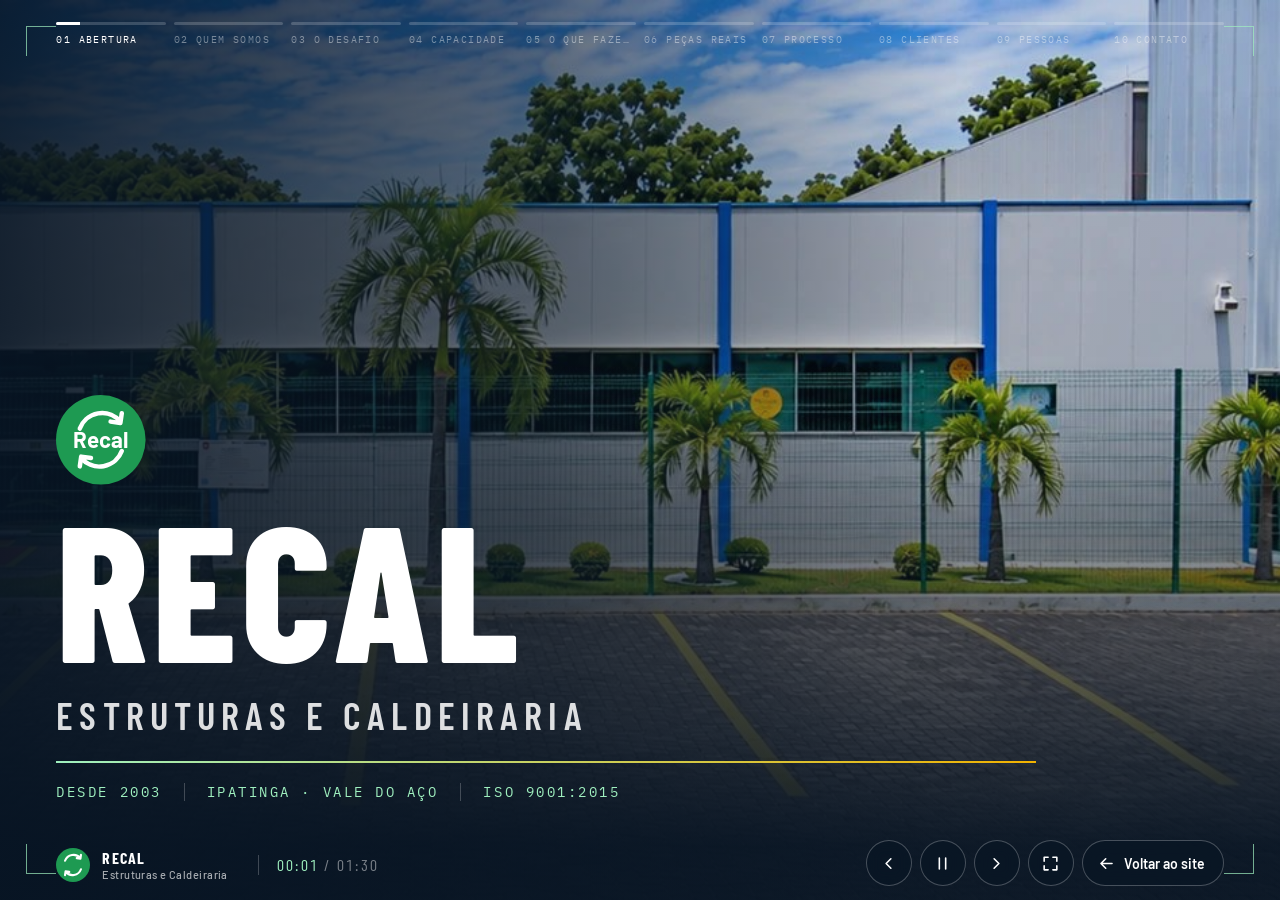
==== apresentacao.html @ b76c3261 "Site institucional da Recal Estruturas e Caldeiraria Paginas, apresentacao Recal em 90 segundos, ima" ====
<!DOCTYPE html>
<html lang="pt-BR">
<head>
<meta charset="UTF-8">
<meta name="viewport" content="width=device-width, initial-scale=1.0, viewport-fit=cover">
<meta name="theme-color" content="#071423">
<meta name="color-scheme" content="dark">
<title>Recal em 90 segundos · Apresentação</title>
<link rel="preconnect" href="https://fonts.googleapis.com">
<link rel="preconnect" href="https://fonts.gstatic.com" crossorigin>
<link href="https://fonts.googleapis.com/css2?family=Barlow:wght@400;500;600;700&family=Barlow+Condensed:wght@500;600;700;800&family=IBM+Plex+Mono:wght@400;500&display=swap" rel="stylesheet">
<link rel="preload" as="image" href="img/fachada-recal.jpg?v=2">
<style>
/* =====================================================================
   RECAL EM 90 SEGUNDOS · proposta v2 · linguagem "Aço e precisão" (DESIGN.md)
   navy profundo + papel/cinza do site · verde para ação · menta só no escuro
   ===================================================================== */
:root{
  --n9:#071423;--n8:#0b1d33;--n7:#102a47;--paper:#e6e4dd;--ink:#0b1d33;
  --green:#1e9a52;--green-dk:#157a40;--mint:#9ff0bf;--mint-2:#3ee07f;--weld:#f2b200;
  --head:'Barlow Condensed','Arial Narrow',sans-serif;--body:'Barlow',system-ui,sans-serif;--mono:'IBM Plex Mono',ui-monospace,Consolas,monospace;
  --ease:cubic-bezier(.2,.7,.2,1);--pad:clamp(20px,4.4vw,72px);
  --top:clamp(54px,8vh,78px);--bot:clamp(58px,9vh,84px);
}
*{box-sizing:border-box;margin:0}
html,body{height:100%;background:var(--n9);color:#fff;font-family:var(--body);overflow:hidden;-webkit-font-smoothing:antialiased;-webkit-tap-highlight-color:transparent}
body{touch-action:manipulation}
body.idle{cursor:none}
img{display:block;max-width:100%;height:auto}
button{font:inherit;color:inherit}
:focus-visible{outline:2px solid var(--mint);outline-offset:3px}

/* ---------- palco e cenas ---------- */
.deck{position:fixed;inset:0;overflow:hidden;background:var(--n9)}
.sc{position:absolute;inset:0;opacity:0;visibility:hidden;transition:opacity .9s var(--ease),visibility 0s .9s}
.sc.on{opacity:1;visibility:visible;transition:opacity .9s var(--ease)}
.stage{position:absolute;left:var(--pad);right:var(--pad);top:var(--top);bottom:var(--bot);display:flex;flex-direction:column;justify-content:center}

/* entradas (reiniciam a cada cena) */
.in{opacity:0}
.sc.on .in{animation:up .9s var(--ease) both;animation-delay:var(--d,0s)}
@keyframes up{from{opacity:0;transform:translateY(28px)}to{opacity:1;transform:none}}
.sc.on .in--x{animation-name:fromL}
@keyframes fromL{from{opacity:0;transform:translateX(-36px)}to{opacity:1;transform:none}}
.ln{display:block;overflow:hidden;padding-bottom:.07em}
.ln>span{display:block;transform:translateY(110%)}
.sc.on .ln>span{animation:rise 1s var(--ease) both;animation-delay:var(--d,0s)}
@keyframes rise{to{transform:none}}

/* foto de fundo com zoom lento */
.ph{position:absolute;inset:0;overflow:hidden}
.ph img{width:100%;height:100%;object-fit:cover;transform:scale(1.1)}
.sc.on .ph img{animation:drift var(--t,9s) linear forwards}
@keyframes drift{to{transform:scale(1)}}
.ph--dark::after{content:"";position:absolute;inset:0;background:linear-gradient(90deg,rgba(7,20,35,.94) 0%,rgba(7,20,35,.72) 45%,rgba(7,20,35,.25) 100%),linear-gradient(0deg,rgba(7,20,35,.9),transparent 50%)}

/* tipografia comum */
.idx{display:flex;align-items:center;gap:14px;font-family:var(--mono);font-size:clamp(11px,1.05vw,14px);letter-spacing:.22em;text-transform:uppercase;color:var(--mint);margin-bottom:clamp(14px,2.6vh,26px)}
.idx b{font-weight:500;color:#fff}
.idx::after{content:"";width:56px;height:1px;background:currentColor;opacity:.6}
.h{font-family:var(--head);font-weight:800;line-height:.94;letter-spacing:-.012em;font-size:clamp(44px,min(6.6vw,11vh),112px)}
.h em{font-style:normal;color:var(--mint)}
.h--lg{font-size:clamp(52px,min(8.4vw,14vh),148px)}
.lead{font-size:clamp(16px,min(1.55vw,2.7vh),23px);line-height:1.5;color:rgba(255,255,255,.76);max-width:40ch;margin-top:clamp(14px,2.8vh,28px)}
.lead b{color:#fff;font-weight:600}
.src{font-family:var(--mono);font-size:clamp(10px,.85vw,12px);letter-spacing:.14em;text-transform:uppercase;color:rgba(255,255,255,.42)}

/* moldura técnica (cantos em colchete) */
.frame{position:absolute;inset:clamp(14px,2vw,28px);pointer-events:none;z-index:3}
.frame i{position:absolute;width:30px;height:30px;border:1.5px solid rgba(159,240,191,.7)}
.frame i:nth-child(1){left:0;top:0;border-right:0;border-bottom:0}
.frame i:nth-child(2){right:0;top:0;border-left:0;border-bottom:0}
.frame i:nth-child(3){left:0;bottom:0;border-right:0;border-top:0}
.frame i:nth-child(4){right:0;bottom:0;border-left:0;border-top:0}

/* ---------- 01 · abertura ---------- */
.s1 .ph img{object-position:100% 50%}
.s1 .ph::after{content:"";position:absolute;inset:0;background:linear-gradient(90deg,rgba(7,20,35,.92) 0%,rgba(7,20,35,.6) 42%,rgba(7,20,35,.15) 75%),linear-gradient(0deg,rgba(7,20,35,.95) 6%,transparent 60%)}
.s1 .stage{justify-content:flex-end;padding-bottom:2vh}
.s1 .logo{width:clamp(64px,7vw,96px);margin-bottom:2.6vh}
.logo circle{fill:var(--green);transform-origin:center;transform:scale(0)}
.logo .arr{fill:none;stroke:#fff;stroke-width:3.2;stroke-linecap:round;stroke-linejoin:round;stroke-dasharray:60;stroke-dashoffset:60}
.logo text{opacity:0}
.sc.on .logo circle{animation:pop .7s var(--ease) .2s forwards}
.sc.on .logo .arr{animation:dash .9s var(--ease) .7s forwards}
.sc.on .logo text{animation:fade .5s 1.2s forwards}
@keyframes pop{to{transform:scale(1)}}@keyframes dash{to{stroke-dashoffset:0}}@keyframes fade{to{opacity:1}}
.s1 .h{font-size:clamp(84px,min(15vw,24vh),250px);letter-spacing:.02em;line-height:.82}
.s1__sub{font-family:var(--head);font-weight:600;font-size:clamp(22px,min(3vw,5vh),46px);letter-spacing:.16em;text-transform:uppercase;color:rgba(255,255,255,.86);margin-top:1.4vh}
.weld{position:relative;height:2px;margin:2.6vh 0 2.2vh;max-width:min(980px,100%);background:rgba(255,255,255,.12);overflow:hidden}
.weld i{position:absolute;inset:0;width:0;background:linear-gradient(90deg,var(--mint),var(--weld));box-shadow:0 0 16px 3px rgba(242,178,0,.55)}
.sc.on .weld i{animation:weld 1.8s var(--ease) 1.3s forwards}
@keyframes weld{to{width:100%}}
.meta{display:flex;flex-wrap:wrap;gap:10px 0;font-family:var(--mono);font-size:clamp(11px,1.1vw,15px);letter-spacing:.18em;text-transform:uppercase;color:var(--mint)}
.meta span{padding-right:22px;margin-right:22px;border-right:1px solid rgba(255,255,255,.22)}
.meta span:last-child{border:0;margin:0;padding:0}

/* ---------- 02 · manifesto (cinza + azul, igual à primeira tela do site) ---------- */
.s2{display:grid;grid-template-columns:minmax(0,.82fr) minmax(0,1.18fr)}
.s2__l{position:relative;background:var(--paper);padding:calc(var(--top) + 2vh) clamp(20px,3vw,48px) calc(var(--bot) + 2vh) var(--pad);display:flex}
.s2__card{position:relative;flex:1;border-radius:8px;overflow:hidden;box-shadow:0 40px 70px -40px rgba(7,20,35,.55);outline:1px solid rgba(7,20,35,.08)}
.s2__card img{width:100%;height:100%;object-fit:cover;object-position:35% 40%;transform:scale(1.08)}
.sc.on .s2__card img{animation:drift 7s linear forwards}
.tag38{position:absolute;left:18px;bottom:18px;background:var(--n8);color:#fff;padding:14px 18px;border-radius:6px}
.tag38 b{display:block;font-family:var(--head);font-size:clamp(28px,3vw,42px);line-height:1;color:var(--mint)}
.tag38 span{font-size:13px;color:rgba(255,255,255,.75)}
.s2__r{position:relative;background:var(--n9);display:flex;flex-direction:column;justify-content:center;padding:var(--top) var(--pad) var(--bot) clamp(28px,5vw,90px)}
.s2__r .h{font-size:clamp(40px,min(5.2vw,10vh),96px)}
.s2__r .h .ln{white-space:nowrap}
.s2__r .h .ln:nth-child(2){color:var(--mint)}
.pills{display:flex;flex-wrap:wrap;gap:10px;margin-top:clamp(18px,3.4vh,34px)}
.pills span{padding:9px 16px;border:1px solid rgba(255,255,255,.22);border-radius:999px;font-family:var(--mono);font-size:clamp(11px,.95vw,13px);letter-spacing:.14em;text-transform:uppercase;color:rgba(255,255,255,.85)}

/* ---------- 03 · desafio ---------- */
.strike{position:relative;display:inline-block;color:rgba(255,255,255,.55)}
.strike::after{content:"";position:absolute;left:-2%;top:54%;height:.09em;width:0;background:var(--weld);box-shadow:0 0 14px rgba(242,178,0,.6)}
.sc.on .strike::after{animation:strk .55s var(--ease) 1.5s forwards}
@keyframes strk{to{width:104%}}
.ticks{display:flex;flex-wrap:wrap;gap:12px 28px;margin-top:clamp(20px,4vh,40px)}
.ticks span{display:flex;align-items:center;gap:10px;font-family:var(--head);font-weight:700;font-size:clamp(20px,2vw,30px)}
.ticks svg{width:26px;height:26px;fill:none;stroke:var(--mint);stroke-width:2.2;stroke-linecap:round;stroke-linejoin:round}

/* ---------- 04 · capacidade (ficha técnica) ---------- */
.bp{position:absolute;inset:0;background-image:linear-gradient(rgba(159,240,191,.035) 1px,transparent 1px),linear-gradient(90deg,rgba(159,240,191,.035) 1px,transparent 1px);background-size:72px 72px;-webkit-mask-image:radial-gradient(ellipse at 70% 40%,#000,transparent 75%);mask-image:radial-gradient(ellipse at 70% 40%,#000,transparent 75%)}
.head2{display:grid;grid-template-columns:minmax(0,1.1fr) minmax(0,.9fr);gap:4vw;align-items:end}
.head2 .lead{margin:0 0 .4em}
.spec{display:grid;grid-template-columns:repeat(4,minmax(0,1fr));margin-top:clamp(22px,5vh,54px);border-top:1px solid rgba(255,255,255,.18);border-bottom:1px solid rgba(255,255,255,.18)}
.spec>div{position:relative;padding:clamp(18px,3.4vh,34px) clamp(14px,1.8vw,28px);border-left:1px solid rgba(255,255,255,.12)}
.spec>div:first-child{border-left:0;padding-left:0}
.spec>div::before{content:"";position:absolute;left:0;top:-1px;height:2px;width:0;background:var(--mint)}
.sc.on .spec>div::before{animation:bar 1.2s var(--ease) forwards;animation-delay:calc(var(--d,0s) + .3s)}
@keyframes bar{to{width:100%}}
.spec small{display:block;font-family:var(--mono);font-size:clamp(10px,.9vw,12.5px);letter-spacing:.18em;text-transform:uppercase;color:var(--mint)}
.spec b{display:block;margin-top:clamp(10px,2vh,20px);font-family:var(--head);font-weight:800;font-size:clamp(46px,min(6vw,11vh),104px);line-height:.9;font-variant-numeric:tabular-nums;letter-spacing:-.01em}
.spec b u{text-decoration:none;font-size:.4em;color:var(--mint);margin-left:6px;letter-spacing:0}
.spec h3{font-family:var(--head);font-weight:700;font-size:clamp(19px,1.8vw,27px);margin-top:clamp(8px,1.6vh,14px)}
.spec p{font-size:clamp(13px,1.1vw,16px);color:rgba(255,255,255,.62);margin-top:4px;line-height:1.4}
.spec .src{margin-top:0}
.foot-src{margin-top:clamp(12px,2.4vh,22px)}

/* ---------- 05 · serviços ---------- */
.svc{display:grid;grid-template-columns:repeat(4,minmax(0,1fr));gap:clamp(14px,2vw,32px);margin-top:clamp(26px,6vh,64px)}
.svc>div{position:relative;padding-top:clamp(16px,3vh,28px)}
.svc>div::before{content:"";position:absolute;left:0;top:0;height:2px;width:0;background:var(--mint);box-shadow:0 0 10px rgba(159,240,191,.5)}
.sc.on .svc>div::before{animation:bar 1s var(--ease) forwards;animation-delay:calc(var(--d,0s) + .2s)}
.svc>div::after{content:"";position:absolute;left:0;right:0;top:0;height:1px;background:rgba(255,255,255,.16)}
.svc i{display:block;font-style:normal;font-family:var(--head);font-weight:800;font-size:clamp(54px,min(6vw,10vh),100px);line-height:.85;color:transparent;-webkit-text-stroke:1.5px rgba(159,240,191,.75)}
.svc h3{font-family:var(--head);font-weight:700;font-size:clamp(24px,min(2.4vw,4.4vh),38px);line-height:1.02;margin-top:clamp(12px,2.4vh,24px)}
.svc p{margin-top:clamp(8px,1.4vh,12px);font-size:clamp(13px,1.15vw,17px);line-height:1.45;color:rgba(255,255,255,.66)}
.svc ul{list-style:none;padding:0;margin-top:clamp(10px,2vh,18px);display:grid;gap:6px;font-family:var(--mono);font-size:clamp(10px,.85vw,12px);letter-spacing:.12em;text-transform:uppercase;color:var(--mint)}

/* ---------- 06 · peças (duas por tela) ---------- */
.s6 .stage{justify-content:flex-start}
.pg-head{display:flex;justify-content:space-between;align-items:flex-end;gap:24px}
.pg-head .idx{margin-bottom:clamp(10px,1.8vh,18px)}
.pg-head .h{font-size:clamp(34px,min(4.4vw,8vh),72px)}
.pg-dots{display:flex;align-items:center;gap:8px;padding-bottom:.6em;font-family:var(--mono);font-size:clamp(11px,1vw,14px);letter-spacing:.16em;color:rgba(255,255,255,.55)}
.pg-dots span{margin-right:10px;font-variant-numeric:tabular-nums}
.pg-dots span b{font-weight:500;color:var(--mint)}
.pg-dots i{display:block;width:28px;height:3px;border-radius:2px;background:rgba(255,255,255,.2);transition:width .4s var(--ease),background .4s}
.pg-dots i.on{width:52px;background:var(--mint)}
.pairs{position:relative;flex:1;min-height:0;margin-top:clamp(16px,3vh,32px)}
.pair{position:absolute;inset:0;display:grid;grid-template-columns:minmax(0,1fr) minmax(0,1fr);gap:clamp(16px,2.2vw,36px);opacity:0;visibility:hidden;transition:opacity .7s var(--ease),visibility 0s .7s}
.pair.on{opacity:1;visibility:visible;transition:opacity .7s var(--ease)}
.card{display:flex;flex-direction:column;min-height:0}
.pair.on .card{animation:up .8s var(--ease) both}
.pair.on .card:nth-child(2){animation-delay:.15s}
.card__ph{position:relative;flex:1;min-height:0;border-radius:8px;overflow:hidden;outline:1px solid rgba(255,255,255,.12);box-shadow:0 34px 60px -36px rgba(0,0,0,.9)}
.card__ph img{width:100%;height:100%;object-fit:cover;transform:scale(1.07)}
.pair.on .card__ph img{animation:drift 5.6s linear forwards}
.card__ph b{position:absolute;left:14px;top:14px;padding:6px 10px;border-radius:4px;background:rgba(7,20,35,.82);backdrop-filter:blur(6px);font-family:var(--mono);font-weight:500;font-size:12px;letter-spacing:.14em;color:var(--mint)}
.card__tx{display:flex;align-items:baseline;justify-content:space-between;gap:16px;padding:clamp(12px,2vh,18px) 2px 0;border-top:0}
.card__tx h3{font-family:var(--head);font-weight:800;font-size:clamp(24px,min(2.5vw,4.6vh),42px);line-height:1;letter-spacing:-.005em}
.card__tx small{flex:none;font-family:var(--mono);font-size:clamp(10px,.9vw,12.5px);letter-spacing:.16em;text-transform:uppercase;color:var(--mint)}

/* ---------- 07 · processo ---------- */
.proc{position:relative;display:grid;grid-template-columns:repeat(5,minmax(0,1fr));margin-top:clamp(26px,6vh,60px)}
.proc__line{position:absolute;left:0;right:0;top:27px;height:2px;background:rgba(255,255,255,.14)}
.proc__line i{position:absolute;inset:0;width:0;background:var(--mint);box-shadow:0 0 12px var(--mint)}
.sc.on .proc__line i{animation:bar 4.4s linear .5s forwards}
.proc>div{position:relative;padding-right:clamp(10px,1.4vw,24px)}
.proc b{display:grid;place-items:center;width:56px;height:56px;border-radius:50%;border:2px solid var(--mint);background:var(--n9);font-family:var(--mono);font-weight:500;font-size:15px;color:var(--mint);position:relative}
.sc.on .proc b{animation:dot .35s forwards;animation-delay:var(--f)}
@keyframes dot{to{background:var(--mint);color:var(--n9);box-shadow:0 0 0 8px rgba(159,240,191,.14)}}
.proc h3{font-family:var(--head);font-weight:700;font-size:clamp(22px,min(2.2vw,4vh),34px);margin-top:clamp(12px,2.4vh,22px)}
.proc p{margin-top:6px;font-size:clamp(13px,1.1vw,16px);color:rgba(255,255,255,.64);line-height:1.4}
.proof{display:grid;grid-template-columns:auto minmax(0,1fr);gap:clamp(16px,2.4vw,36px);align-items:center;margin-top:clamp(26px,5.4vh,56px)}
.seal{display:flex;align-items:center;gap:16px;padding:16px 22px;border:1px solid rgba(159,240,191,.4);border-radius:8px;background:rgba(159,240,191,.05)}
.seal svg{width:46px;height:46px;fill:none;stroke:var(--mint);stroke-width:1.8;stroke-linecap:round;stroke-linejoin:round}
.seal b{display:block;font-family:var(--head);font-weight:800;font-size:clamp(24px,2.4vw,36px);line-height:1}
.seal span{font-size:clamp(12px,1vw,15px);color:rgba(255,255,255,.7)}
.proof__ph{display:flex;align-items:center;gap:18px}
.proof__ph img{width:clamp(110px,12vw,190px);aspect-ratio:3/2;object-fit:cover;border-radius:6px;outline:1px solid rgba(255,255,255,.15)}
.proof__ph p{font-size:clamp(13px,1.1vw,16px);color:rgba(255,255,255,.7);max-width:34ch;line-height:1.45}

/* ---------- 08 · setores e clientes ---------- */
.s8 .stage{align-content:center;display:grid;grid-template-columns:minmax(0,.95fr) minmax(0,1.05fr);gap:clamp(28px,5vw,90px);align-items:center}
.sect{display:grid;grid-template-columns:1fr 1fr;gap:10px;margin-top:clamp(20px,4vh,40px)}
.sect span{display:flex;align-items:center;gap:14px;padding:clamp(12px,2vh,18px) 18px;border:1px solid rgba(255,255,255,.14);border-radius:6px;font-family:var(--head);font-weight:700;font-size:clamp(20px,2vw,30px)}
.sect span i{font-style:normal;font-family:var(--mono);font-weight:500;font-size:12px;color:var(--mint)}
.logos{display:grid;grid-template-columns:repeat(2,minmax(0,1fr));gap:clamp(8px,1vw,14px)}
.logos div{display:grid;place-items:center;background:#fff;border-radius:6px;height:clamp(64px,12vh,118px);padding:14px 22px;box-shadow:0 20px 40px -26px rgba(0,0,0,.7)}
.logos img{max-height:clamp(30px,6vh,58px);max-width:82%;width:auto;object-fit:contain}
.logos .key{grid-column:span 2;height:clamp(76px,14vh,140px)}
.logos .key img{max-height:clamp(40px,8vh,74px)}
.logos-cap{margin-top:12px}

/* ---------- 09 · pessoas e planeta ---------- */
.s9 .stage{align-content:center;display:grid;grid-template-columns:minmax(0,.95fr) minmax(0,1.05fr);gap:clamp(28px,5vw,90px);align-items:center}
.duo{position:relative;height:min(64vh,640px)}
.duo>img{position:absolute;left:0;top:0;width:74%;height:88%;object-fit:cover;border-radius:8px;object-position:40% 45%}
.duo figure{position:absolute;right:0;bottom:0;width:44%;height:58%;border-radius:8px;overflow:hidden;border:6px solid var(--n9);box-shadow:0 30px 60px -20px rgba(0,0,0,.7)}
.duo figure img{width:100%;height:100%;object-fit:cover;object-position:50% 18%}
.chips{display:grid;grid-template-columns:1fr 1fr;gap:1px;margin-top:clamp(20px,4vh,40px);background:rgba(255,255,255,.14);border:1px solid rgba(255,255,255,.14);border-radius:8px;overflow:hidden}
.chips div{background:var(--n9);padding:clamp(14px,2.6vh,24px) clamp(14px,1.6vw,24px)}
.chips b{display:block;font-family:var(--head);font-weight:800;font-size:clamp(32px,min(3.6vw,6.4vh),58px);line-height:1;color:var(--mint)}
.chips span{display:block;margin-top:6px;font-size:clamp(13px,1.1vw,16px);color:rgba(255,255,255,.72)}

/* ---------- 10 · contato ---------- */
.s10 .stage{align-content:center;display:grid;grid-template-columns:minmax(0,1.25fr) minmax(0,.75fr);gap:clamp(28px,5vw,90px);align-items:center}
.contact{list-style:none;padding:0;margin-top:clamp(20px,4.4vh,44px);display:grid;gap:12px}
.contact li{display:flex;align-items:center;gap:14px;font-size:clamp(16px,1.6vw,23px)}
.contact svg{width:24px;height:24px;flex:none;fill:none;stroke:var(--mint);stroke-width:1.9;stroke-linecap:round;stroke-linejoin:round}
.qr{justify-self:end;width:min(100%,340px);background:#fff;color:var(--ink);border-radius:12px;padding:clamp(16px,2vw,24px);text-align:center;box-shadow:0 0 0 10px rgba(159,240,191,.1),0 40px 80px -30px rgba(0,0,0,.75)}
.sc.on .qr{animation:up .9s var(--ease) .6s both}
.qr__code{position:relative;overflow:hidden}
.qr__code img{width:100%;image-rendering:pixelated}
.qr__code::after{content:"";position:absolute;left:0;right:0;height:16%;top:-20%;background:linear-gradient(180deg,transparent,rgba(30,154,82,.35),transparent);animation:scan 2.6s ease-in-out infinite}
@keyframes scan{to{top:104%}}
.qr b{display:block;font-family:var(--head);font-weight:700;font-size:clamp(20px,1.9vw,27px);line-height:1.1;margin-top:12px}
.qr span{display:block;margin-top:4px;font-size:13px;color:#4b5a66}

/* ---------- interface ---------- */
.chap{position:fixed;left:var(--pad);right:var(--pad);top:max(14px,env(safe-area-inset-top));z-index:20;display:grid;grid-template-columns:repeat(10,minmax(0,1fr));gap:8px}
.chap button{all:unset;cursor:pointer;display:block;padding:8px 0 6px}
.chap button i{display:block;height:3px;border-radius:2px;background:rgba(255,255,255,.18);overflow:hidden}
.chap button i b{display:block;height:100%;width:0;background:#fff}
.chap button.done i b{width:100%}
.chap button span{display:block;margin-top:8px;font-family:var(--mono);font-size:10px;letter-spacing:.14em;text-transform:uppercase;color:rgba(255,255,255,.42);white-space:nowrap;overflow:hidden;text-overflow:ellipsis;transition:color .3s}
.chap button.cur span{color:#fff}
.chap button:focus-visible{outline:2px solid var(--mint);outline-offset:2px;border-radius:2px}
.brand{position:fixed;left:var(--pad);bottom:max(18px,env(safe-area-inset-bottom));z-index:20;display:flex;align-items:center;gap:12px}
.brand svg{width:34px;height:34px}
.brand>span{display:flex;flex-direction:column;line-height:1;font-family:var(--head);font-weight:700;letter-spacing:.08em;font-size:16px}
.brand small{font-family:var(--body);font-weight:500;letter-spacing:.04em;font-size:11px;color:rgba(255,255,255,.65);margin-top:3px}
.brand>.clock{display:block;line-height:1.2;letter-spacing:.14em;font-weight:400}
.clock{margin-left:18px;padding-left:18px;border-left:1px solid rgba(255,255,255,.22);font-family:var(--mono);font-size:12px;letter-spacing:.14em;color:var(--mint);font-variant-numeric:tabular-nums;white-space:nowrap}
.clock em{font-style:normal;color:rgba(255,255,255,.45)}
.ctrl{position:fixed;right:var(--pad);bottom:max(14px,env(safe-area-inset-bottom));z-index:20;display:flex;gap:8px;transition:opacity .4s}
body.idle .ctrl{opacity:0}
.ctrl button,.ctrl a{min-width:46px;height:46px;border-radius:999px;border:1px solid rgba(255,255,255,.25);background:rgba(7,20,35,.6);backdrop-filter:blur(8px);color:#fff;display:grid;place-items:center;cursor:pointer;text-decoration:none;transition:background .2s,border-color .2s}
.ctrl button:hover,.ctrl a:hover{background:var(--green);border-color:var(--green)}
.ctrl svg{width:19px;height:19px;fill:none;stroke:currentColor;stroke-width:2;stroke-linecap:round;stroke-linejoin:round}
.ctrl .exit{display:flex;gap:8px;padding:0 18px 0 14px;font-weight:600;font-size:14px}
.tap{position:fixed;top:12vh;bottom:14vh;z-index:10;width:28%;background:none;border:0;cursor:pointer}
.tap--prev{left:0}.tap--next{right:0}
.tap:focus-visible{outline:none}
.paused{position:fixed;left:50%;top:50%;transform:translate(-50%,-50%) scale(.9);z-index:30;padding:14px 24px;border-radius:999px;background:rgba(0,0,0,.6);backdrop-filter:blur(8px);font-family:var(--mono);font-size:13px;letter-spacing:.14em;opacity:0;transition:opacity .3s,transform .3s;pointer-events:none}
body.is-paused .sc *,body.is-paused .sc *::before,body.is-paused .sc *::after{animation-play-state:paused!important}
body.is-paused .paused{opacity:1;transform:translate(-50%,-50%)}
.sweep{position:fixed;top:0;bottom:0;left:-2%;width:2px;z-index:15;background:var(--mint);box-shadow:0 0 24px 6px rgba(159,240,191,.4);opacity:0;pointer-events:none}
.sweep.go{animation:sweep .9s var(--ease)}
@keyframes sweep{0%{left:-1%;opacity:1}100%{left:101%;opacity:0}}
.sr{position:absolute;width:1px;height:1px;overflow:hidden;clip:rect(0 0 0 0);white-space:nowrap}

/* ---------- telas menores / tablet em pé ---------- */
@media (max-width:1100px){.chap button span{display:none}}
@media (max-aspect-ratio:1/1),(max-width:760px){
  .s2{grid-template-columns:1fr;grid-template-rows:42% 58%}
  .s2__l{padding:calc(var(--top) + 1vh) var(--pad) 2vh}
  .s2__r{padding:3vh var(--pad) var(--bot)}
  .head2,.s8 .stage,.s9 .stage,.s10 .stage{grid-template-columns:1fr;gap:3vh}
  .spec{grid-template-columns:1fr 1fr}
  .spec>div:nth-child(3){border-left:0;padding-left:0}
  .spec>div:nth-child(n+3){border-top:1px solid rgba(255,255,255,.12)}
  .svc{grid-template-columns:1fr 1fr;row-gap:3vh}
  .proc{grid-template-columns:1fr;gap:2vh}
  .proc__line{display:none}
  .proc>div{display:grid;grid-template-columns:56px 1fr;column-gap:16px;align-items:center}
  .proc b{grid-row:span 2}.proc h3{margin:0}
  .proof{grid-template-columns:1fr}
  .duo{height:30vh}
  .qr{justify-self:start;width:min(100%,240px)}
  .s9 .lead,.s8 .lead{display:none}
  .pair{grid-template-columns:1fr;grid-template-rows:minmax(0,1fr) minmax(0,1fr);gap:2vh}
  .card__tx{padding-top:1vh}
  .card__tx h3{font-size:clamp(20px,5.4vw,30px)}
  .pg-dots i{width:18px}.pg-dots i.on{width:34px}
  .pg-head{flex-direction:column;align-items:flex-start;gap:8px}
  .pg-head .h{font-size:clamp(30px,8.6vw,44px)}
  .pg-head .idx,.pg-dots span{white-space:nowrap}
  .pg-dots{padding-bottom:0}
}
@media (max-width:760px){
  .svc p,.svc ul,.proc p,.proof__ph,.clock,.brand small,.ctrl .exit span{display:none}
  .meta span{padding-right:12px;margin-right:12px}
  .logos div{height:9vh}.logos .key{height:10vh}
}
@media (prefers-reduced-motion:reduce){
  *,*::before,*::after{animation-duration:.01s!important;animation-delay:0s!important;transition-duration:.01s!important}
  .qr__code::after{display:none}
}
</style>
</head>
<body>
<main class="deck" id="deck">
  <h1 class="sr">Recal Estruturas e Caldeiraria · apresentação em 90 segundos</h1>

  <!-- 01 · abertura -->
  <section class="sc s1" data-dur="6000" data-name="Abertura" aria-label="Abertura">
    <div class="ph" style="--t:7s"><img src="img/fachada-recal.jpg?v=2" alt="" width="2000" height="667"></div>
    <div class="frame" aria-hidden="true"><i></i><i></i><i></i><i></i></div>
    <div class="stage">
      <svg class="logo" viewBox="0 0 64 64" aria-hidden="true">
        <circle cx="32" cy="32" r="32"/>
        <path class="arr" d="M17 24a17 17 0 0 1 29-5M47 13l-1 7-7-1"/>
        <path class="arr" d="M47 40a17 17 0 0 1-29 5M17 51l1-7 7 1"/>
        <text x="32" y="38" text-anchor="middle" font-family="Barlow, Arial" font-weight="700" font-size="16" fill="#fff">Recal</text>
      </svg>
      <p class="h" translate="no"><span class="ln"><span style="--d:.9s">RECAL</span></span></p>
      <p class="s1__sub in" style="--d:1.3s">Estruturas e Caldeiraria</p>
      <div class="weld" aria-hidden="true"><i></i></div>
      <div class="meta in" style="--d:2s"><span>Desde 2003</span><span>Ipatinga · Vale do Aço</span><span>ISO 9001:2015</span></div>
    </div>
  </section>

  <!-- 02 · manifesto -->
  <section class="sc s2" data-dur="6000" data-name="Quem somos" aria-label="Quem somos">
    <div class="s2__l">
      <div class="s2__card in" style="--d:.1s">
        <img src="img/equipe/equipe-projeto-nitida.jpg" alt="Dois colaboradores da Recal, com capacete e óculos, analisando um desenho técnico" width="1391" height="1467">
        <div class="tag38"><b>38%</b><span>da equipe formada dentro da Recal</span></div>
      </div>
    </div>
    <div class="s2__r">
      <p class="idx in"><b>02</b> Quem somos</p>
      <h2 class="h"><span class="ln"><span style="--d:.25s">Força para fabricar.</span></span><span class="ln"><span style="--d:.45s">Precisão para entregar.</span></span></h2>
      <p class="lead in" style="--d:1s">Mais de 20 anos fabricando caldeiraria pesada no Vale do Aço, ao lado das maiores usinas do país.</p>
      <div class="pills in" style="--d:1.3s"><span>Siderurgia</span><span>Mineração</span><span>Energia</span><span>Fertilizantes</span></div>
    </div>
  </section>

  <!-- 03 · desafio -->
  <section class="sc s3" data-dur="7000" data-name="O desafio" aria-label="O desafio">
    <div class="ph ph--dark" style="--t:8s"><img src="img/obras-hd/roda-cacambas.jpg" alt="" width="1200" height="820"></div>
    <div class="frame" aria-hidden="true"><i></i><i></i><i></i><i></i></div>
    <div class="stage">
      <p class="idx in"><b>03</b> O seu desafio</p>
      <h2 class="h h--lg"><span class="ln"><span style="--d:.2s">Equipamento</span></span><span class="ln"><span style="--d:.4s"><span class="strike">parado</span></span></span><span class="ln"><span style="--d:.6s">custa <em>caro</em>.</span></span></h2>
      <p class="lead in" style="--d:1.9s">Fabricamos e recuperamos equipamentos com <b>foco em emergências</b>, para a sua planta voltar a operar no menor prazo.</p>
      <div class="ticks in" style="--d:2.3s">
        <span><svg viewBox="0 0 24 24" aria-hidden="true"><path d="M5 12l5 5 9-10"/></svg>Fabricação</span>
        <span><svg viewBox="0 0 24 24" aria-hidden="true"><path d="M5 12l5 5 9-10"/></svg>Recuperação</span>
        <span><svg viewBox="0 0 24 24" aria-hidden="true"><path d="M5 12l5 5 9-10"/></svg>Emergências</span>
      </div>
    </div>
  </section>

  <!-- 04 · capacidade -->
  <section class="sc s4" data-dur="9000" data-name="Capacidade" aria-label="Capacidade">
    <div class="bp" aria-hidden="true"></div>
    <div class="stage">
      <div class="head2">
        <div>
          <p class="idx in"><b>04</b> Capacidade instalada</p>
          <h2 class="h"><span class="ln"><span style="--d:.15s">Estrutura para</span></span><span class="ln"><span style="--d:.3s"><em>grande porte</em>.</span></span></h2>
        </div>
        <p class="lead in" style="--d:.7s">Galpão, prensa, calandra e içamento dimensionados para peças de grande porte e chapas grossas.</p>
      </div>
      <div class="spec">
        <div class="in" style="--d:.5s"><small>01 · Área</small><b data-to="4965">0<u>m²</u></b><h3>Área total</h3><p>2.695 m² construídos</p></div>
        <div class="in" style="--d:.65s"><small>02 · Conformação</small><b data-to="500">0<u>t</u></b><h3>Prensa hidráulica</h3><p>Conformação de chapas grossas</p></div>
        <div class="in" style="--d:.8s"><small>03 · Calandragem</small><b data-to="38.1" data-dec="1">0<u>mm</u></b><h3>Calandra</h3><p>Chapas até 38,1 × 2.550 mm</p></div>
        <div class="in" style="--d:.95s"><small>04 · Içamento</small><b data-to="15">0<u>t</u></b><h3>Pontes rolantes</h3><p>Capacidades de 15 t e 10 t</p></div>
      </div>
      <p class="src foot-src in" style="--d:1.3s">Fonte: Relatório de Sustentabilidade Recal 2023</p>
    </div>
  </section>

  <!-- 05 · serviços -->
  <section class="sc s5" data-dur="8000" data-name="O que fazemos" aria-label="O que fazemos">
    <div class="stage">
      <p class="idx in"><b>05</b> O que fazemos</p>
      <h2 class="h"><span class="ln"><span style="--d:.15s">Do desenho do cliente</span></span><span class="ln"><span style="--d:.3s">à <em>peça entregue</em>.</span></span></h2>
      <div class="svc">
        <div class="in" style="--d:.55s"><i aria-hidden="true">01</i><h3>Caldeiraria pesada, média e leve</h3><p>Conjuntos soldados de grande porte, tanques e cones antidesgaste.</p><ul><li>Corte · calandragem</li><li>Soldagem qualificada</li></ul></div>
        <div class="in" style="--d:.7s"><i aria-hidden="true">02</i><h3>Dutos e peças flangeadas</h3><p>Curvas, derivações em Y e peças de distribuição.</p><ul><li>Grande diâmetro</li><li>Revestimento interno</li></ul></div>
        <div class="in" style="--d:.85s"><i aria-hidden="true">03</i><h3>Estruturas metálicas</h3><p>Fabricação e montagem de estruturas, bases e anéis estruturais.</p><ul><li>Fabricação</li><li>Montagem em campo</li></ul></div>
        <div class="in" style="--d:1s"><i aria-hidden="true">04</i><h3>Fabricação e recuperação</h3><p>Peças novas e recuperação de equipamentos, com foco em emergências.</p><ul><li>Peças de reposição</li><li>Atendimento rápido</li></ul></div>
      </div>
    </div>
  </section>

  <!-- 06 · peças -->
  <section class="sc s6" data-gallery data-name="Peças reais" aria-label="Peças fabricadas pela Recal">
    <div class="bp" aria-hidden="true"></div>
    <div class="stage">
      <div class="pg-head">
        <div>
          <p class="idx in"><b>06</b> Feito no nosso galpão</p>
          <h2 class="h"><span class="ln"><span style="--d:.15s">Peças que já <em>saíram daqui</em>.</span></span></h2>
        </div>
        <div class="pg-dots in" id="pgDots" style="--d:.4s" aria-hidden="true"></div>
      </div>
      <div class="pairs" id="pairs"></div>
    </div>
  </section>

  <!-- 07 · processo -->
  <section class="sc s7" data-dur="9000" data-name="Processo" aria-label="Processo e qualidade">
    <div class="stage">
      <p class="idx in"><b>07</b> Processo e qualidade</p>
      <h2 class="h"><span class="ln"><span style="--d:.15s">Começa no desenho.</span></span><span class="ln"><span style="--d:.3s">Termina com <em>relatório</em>.</span></span></h2>
      <div class="proc">
        <span class="proc__line" aria-hidden="true"><i></i></span>
        <div class="in" style="--d:.5s;--f:.6s"><b>01</b><h3>Diagnóstico</h3><p>Visita técnica e levantamento de campo.</p></div>
        <div class="in" style="--d:.6s;--f:1.6s"><b>02</b><h3>Projeto</h3><p>Detalhamento e lista de materiais.</p></div>
        <div class="in" style="--d:.7s;--f:2.6s"><b>03</b><h3>Fabricação</h3><p>Corte, calandragem e soldagem.</p></div>
        <div class="in" style="--d:.8s;--f:3.6s"><b>04</b><h3>Inspeção</h3><p>Controle e relatório dimensional.</p></div>
        <div class="in" style="--d:.9s;--f:4.6s"><b>05</b><h3>Entrega</h3><p>Logística e montagem em campo.</p></div>
      </div>
      <div class="proof in" style="--d:1.4s">
        <div class="seal"><svg viewBox="0 0 48 48" aria-hidden="true"><path d="M24 4l16 6v12c0 10-7 17-16 22-9-5-16-12-16-22V10z"/><path d="M17 24l5 5 9-10"/></svg><div><b>ISO 9001:2015</b><span>Gestão da qualidade certificada</span></div></div>
        <div class="proof__ph"><img src="img/topografia.jpg" alt="Equipe da Recal, com capacete, fazendo medição dimensional de uma peça" width="1543" height="1019" loading="lazy"><p>Medição dimensional em cada peça antes de sair da fábrica.</p></div>
      </div>
    </div>
  </section>

  <!-- 08 · setores e clientes -->
  <section class="sc s8" data-dur="8000" data-name="Clientes" aria-label="Setores e clientes">
    <div class="stage">
      <div>
        <p class="idx in"><b>08</b> Para quem fazemos</p>
        <h2 class="h"><span class="ln"><span style="--d:.15s">Caldeiraria para</span></span><span class="ln"><span style="--d:.3s">quem move o <em>país</em>.</span></span></h2>
        <p class="lead in" style="--d:.7s">No coração do Vale do Aço, atendendo indústrias que não podem parar.</p>
        <div class="sect">
          <span class="in in--x" style="--d:.8s"><i>01</i>Siderurgia</span>
          <span class="in in--x" style="--d:.9s"><i>02</i>Mineração</span>
          <span class="in in--x" style="--d:1s"><i>03</i>Energia</span>
          <span class="in in--x" style="--d:1.1s"><i>04</i>Fertilizantes</span>
        </div>
      </div>
      <div>
        <div class="logos">
          <div class="key in" style="--d:.5s"><img src="img/clientes/usiminas-mineracao.png" alt="Usiminas Mineração" width="462" height="134" loading="lazy"></div>
          <div class="in" style="--d:.6s"><img src="img/clientes/aperam.png" alt="Aperam" width="488" height="148" loading="lazy"></div>
          <div class="in" style="--d:.7s"><img src="img/clientes/usiminas-unigal.png" alt="Unigal Usiminas" width="572" height="172" loading="lazy"></div>
          <div class="in" style="--d:.8s"><img src="img/clientes/arcelormittal.png" alt="ArcelorMittal" width="444" height="190" loading="lazy"></div>
          <div class="in" style="--d:.9s"><img src="img/clientes/mosaic.png" alt="Mosaic" width="420" height="156" loading="lazy"></div>
          <div class="in" style="--d:1s"><img src="img/clientes/neoenergia.png" alt="Neoenergia" width="406" height="170" loading="lazy"></div>
          <div class="in" style="--d:1.1s"><img src="img/clientes/sms-group.png" alt="SMS group" width="446" height="76" loading="lazy"></div>
        </div>
        <p class="src logos-cap in" style="--d:1.3s">Algumas empresas que já confiaram na Recal</p>
      </div>
    </div>
  </section>

  <!-- 09 · pessoas e planeta -->
  <section class="sc s9" data-dur="7000" data-name="Pessoas" aria-label="Pessoas e planeta">
    <div class="stage">
      <div class="duo in" style="--d:.1s">
        <img src="img/equipe/equipe-projeto-nitida.jpg" alt="Colaboradores da Recal com EPI analisando um desenho técnico" width="1391" height="1467" loading="lazy">
        <figure><img src="img/equipe/colaboradora-sorrindo.jpg" alt="Colaboradora da Recal sorrindo" width="1131" height="1391" loading="lazy"></figure>
      </div>
      <div>
        <p class="idx in"><b>09</b> Pessoas e planeta</p>
        <h2 class="h"><span class="ln"><span style="--d:.2s">Gente que fica.</span></span><span class="ln"><span style="--d:.35s">Fábrica no <em>verde</em>.</span></span></h2>
        <div class="chips in" style="--d:.8s">
          <div><b>38%</b><span>da equipe formada dentro da Recal</span></div>
          <div><b>20.000 m²</b><span>de área de preservação</span></div>
          <div><b>ONU</b><span>signatária do Pacto Global</span></div>
          <div><b>Solar</b><span>energia própria na fábrica</span></div>
        </div>
      </div>
    </div>
  </section>

  <!-- 10 · contato -->
  <section class="sc s10" data-dur="9000" data-name="Contato" aria-label="Contato">
    <div class="ph ph--dark" style="--t:10s"><img src="img/obras-hd/transporte-dutos.jpg" alt="" width="1200" height="730" loading="lazy"></div>
    <div class="stage">
      <div>
        <p class="idx in"><b>10</b> Seja nosso cliente</p>
        <h2 class="h h--lg"><span class="ln"><span style="--d:.15s">Nós resolvemos</span></span><span class="ln"><span style="--d:.35s">o seu <em>problema</em>.</span></span></h2>
        <ul class="contact">
          <li class="in" style="--d:.9s"><svg viewBox="0 0 24 24" aria-hidden="true"><path d="M5 4h4l2 5-2.5 1.5a11 11 0 0 0 5 5L15 13l5 2v4a2 2 0 0 1-2 2A16 16 0 0 1 3 6a2 2 0 0 1 2-2z"/></svg>(31) 3821-2803 · WhatsApp (31) 99166-5958</li>
          <li class="in" style="--d:1.05s"><svg viewBox="0 0 24 24" aria-hidden="true"><rect x="3" y="5" width="18" height="14" rx="2"/><path d="M3 7l9 6 9-6"/></svg>comercial@recalcaldeiraria.com.br</li>
          <li class="in" style="--d:1.2s"><svg viewBox="0 0 24 24" aria-hidden="true"><path d="M12 21s-7-6.2-7-12a7 7 0 0 1 14 0c0 5.8-7 12-7 12z"/><circle cx="12" cy="9" r="2.5"/></svg>R. Tarcísio Sampaio, 195 · Distrito Industrial · Ipatinga/MG</li>
        </ul>
      </div>
      <div class="qr">
        <div class="qr__code"><img src="img/qr-whatsapp.svg" alt="QR code para falar com a Recal pelo WhatsApp (31) 99166-5958" width="512" height="512" loading="lazy"></div>
        <b>Aponte a câmera e fale com a nossa engenharia</b>
        <span>Abre o WhatsApp da Recal</span>
      </div>
    </div>
  </section>
</main>

<!-- interface -->
<nav class="chap" id="chap" aria-label="Capítulos da apresentação"></nav>
<button class="tap tap--prev" id="tapPrev" type="button" tabindex="-1" aria-label="Cena anterior"></button>
<button class="tap tap--next" id="tapNext" type="button" tabindex="-1" aria-label="Próxima cena"></button>
<div class="brand">
  <svg viewBox="0 0 64 64" aria-hidden="true"><circle cx="32" cy="32" r="32" fill="#1e9a52"/><path d="M17 24a17 17 0 0 1 29-5M47 13l-1 7-7-1M47 40a17 17 0 0 1-29 5M17 51l1-7 7 1" fill="none" stroke="#fff" stroke-width="4" stroke-linecap="round" stroke-linejoin="round"/></svg>
  <span translate="no">RECAL<small>Estruturas e Caldeiraria</small></span>
  <span class="clock" id="clock" aria-hidden="true">00:00 <em>/ 01:30</em></span>
</div>
<div class="ctrl">
  <button id="btnPrev" type="button" aria-label="Cena anterior"><svg viewBox="0 0 24 24" aria-hidden="true"><path d="M15 6l-6 6 6 6"/></svg></button>
  <button id="btnPlay" type="button" aria-label="Pausar"><svg viewBox="0 0 24 24" id="icoPlay" aria-hidden="true"><path d="M8 5v14M16 5v14"/></svg></button>
  <button id="btnNext" type="button" aria-label="Próxima cena"><svg viewBox="0 0 24 24" aria-hidden="true"><path d="M9 6l6 6-6 6"/></svg></button>
  <button id="btnFs" type="button" aria-label="Tela cheia"><svg viewBox="0 0 24 24" aria-hidden="true"><path d="M4 9V4h5M20 9V4h-5M4 15v5h5M20 15v5h-5"/></svg></button>
  <a class="exit" href="index.html" id="btnExit"><svg viewBox="0 0 24 24" aria-hidden="true"><path d="M19 12H5M11 6l-6 6 6 6"/></svg><span>Voltar ao site</span></a>
</div>
<div class="sweep" id="sweep" aria-hidden="true"></div>
<div class="paused" role="status">PAUSADO · TOQUE PARA CONTINUAR</div>
<p class="sr" id="live" aria-live="polite"></p>

<script>
(() => {
  const scenes = [...document.querySelectorAll('.sc')];
  const body = document.body;

  /* ---------- peças: duas por tela (fotos nítidas, sem condição insegura) ---------- */
  const WORKS = [
    ['roda-cacambas', 'Roda de caçambas', 'Mineração'],
    ['distribuidor-multitubos', 'Distribuidor multitubos', 'Caldeiraria'],
    ['duto-revestido', 'Duto com revestimento interno', 'Dutos'],
    ['cone-antidesgaste', 'Cone antidesgaste', 'Mineração'],
    ['derivacao-y', 'Derivação em Y', 'Dutos'],
    ['anel-estrutural', 'Anel estrutural', 'Estruturas'],
    ['peca-distribuicao', 'Peça de distribuição', 'Dutos'],
    ['carcaca-usinada', 'Carcaça para mancais', 'Caldeiraria'],
  ];
  const GSTEP = 5250;                                   // 4 telas × 5,25 s = 21 s
  const pairsEl = document.getElementById('pairs'), pgDots = document.getElementById('pgDots');
  const NP = Math.ceil(WORKS.length / 2);
  const pages = [];
  for (let p = 0; p < NP; p++) {
    const pg = document.createElement('div'); pg.className = 'pair';
    pg.innerHTML = WORKS.slice(p * 2, p * 2 + 2).map(([f, t, c], k) => {
      const n = String(p * 2 + k + 1).padStart(2, '0');
      return `<figure class="card"><div class="card__ph"><img src="img/obras-hd/${f}.jpg" alt="${t}, fabricado pela Recal" decoding="async"><b>${n} / ${String(WORKS.length).padStart(2, '0')}</b></div><figcaption class="card__tx"><h3>${t}</h3><small>${c}</small></figcaption></figure>`;
    }).join('');
    pairsEl.appendChild(pg); pages.push(pg);
  }
  pgDots.innerHTML = `<span id="pgN"><b>01</b> / ${String(NP).padStart(2, '0')}</span>` + pages.map(() => '<i></i>').join('');
  const dots = [...pgDots.querySelectorAll('i')], pgN = document.getElementById('pgN');
  const galScene = document.querySelector('[data-gallery]');
  galScene.dataset.dur = NP * GSTEP;
  let gIdx = -1;
  const showWork = i => {
    if (i === gIdx) return; gIdx = i;
    pages.forEach((p, k) => p.classList.toggle('on', k === i));
    dots.forEach((d, k) => d.classList.toggle('on', k === i));
    pgN.innerHTML = `<b>${String(i + 1).padStart(2, '0')}</b> / ${String(NP).padStart(2, '0')}`;
  };

  /* ---------- capítulos ---------- */
  const chap = document.getElementById('chap');
  const segs = scenes.map((s, k) => {
    const b = document.createElement('button');
    b.type = 'button'; b.setAttribute('aria-label', `Ir para ${s.dataset.name}`);
    b.innerHTML = `<i><b></b></i><span>${String(k + 1).padStart(2, '0')} ${s.dataset.name}</span>`;
    b.addEventListener('click', e => { e.stopPropagation(); go(k); });
    chap.appendChild(b); return b;
  });
  const durs = scenes.map(s => +s.dataset.dur);
  const starts = durs.map((d, i) => durs.slice(0, i).reduce((a, b) => a + b, 0));
  const TOTAL = durs.reduce((a, b) => a + b, 0);          // 90 s
  const clock = document.getElementById('clock');
  const mmss = ms => { const s = Math.min(Math.round(ms / 1000), 5999); return String(Math.floor(s / 60)).padStart(2, '0') + ':' + String(s % 60).padStart(2, '0'); };

  /* ---------- contadores ---------- */
  const fmt = (v, d) => v.toLocaleString('pt-BR', { minimumFractionDigits: d, maximumFractionDigits: d });
  const runCounters = sc => sc.querySelectorAll('[data-to]').forEach((el, k) => {
    const to = +el.dataset.to, dec = +(el.dataset.dec || 0), unit = el.querySelector('u').outerHTML;
    const t0 = performance.now() + 600 + k * 150;
    const step = t => {
      if (!sc.classList.contains('on')) return;
      const q = Math.min(1, Math.max(0, (t - t0) / 1500));
      el.innerHTML = fmt(to * (1 - Math.pow(1 - q, 4)), dec) + unit;
      if (q < 1) requestAnimationFrame(step);
    };
    el.innerHTML = fmt(0, dec) + unit;
    requestAnimationFrame(step);
  });

  /* ---------- motor (tempo fixo por cena) ---------- */
  let cur = -1, elapsed = 0, last = performance.now(), paused = false;
  const live = document.getElementById('live');
  const go = i => {
    i = (i + scenes.length) % scenes.length;
    scenes.forEach((s, k) => { s.classList.toggle('on', k === i); s.setAttribute('aria-hidden', k === i ? 'false' : 'true'); });
    const s = scenes[i]; s.classList.remove('on'); void s.offsetWidth; s.classList.add('on');
    segs.forEach((g, k) => { g.classList.toggle('done', k < i); g.classList.toggle('cur', k === i); g.firstChild.firstChild.style.width = k < i ? '100%' : '0'; if (k === i) g.setAttribute('aria-current', 'step'); else g.removeAttribute('aria-current'); });
    cur = i; elapsed = 0; gIdx = -1;
    live.textContent = `Cena ${i + 1} de ${scenes.length}: ${s.dataset.name}`;
    const sw = document.getElementById('sweep'); sw.classList.remove('go'); void sw.offsetWidth; if (i > 0) sw.classList.add('go');
    runCounters(s);
    if (s === galScene) showWork(0);
  };
  const loop = t => {
    const dt = Math.min(t - last, 100); last = t;
    if (!paused && cur >= 0) {
      elapsed += dt;
      segs[cur].firstChild.firstChild.style.width = Math.min(100, elapsed / durs[cur] * 100) + '%';
      if (scenes[cur] === galScene) showWork(Math.min(NP - 1, Math.floor(elapsed / GSTEP)));
      if (elapsed >= durs[cur]) go(cur + 1);
    }
    if (cur >= 0) clock.innerHTML = `${mmss(starts[cur] + elapsed)} <em>/ ${mmss(TOTAL)}</em>`;
    requestAnimationFrame(loop);
  };

  /* ---------- controles ---------- */
  const setPaused = p => {
    paused = p; body.classList.toggle('is-paused', p);
    document.getElementById('icoPlay').innerHTML = p ? '<path d="M8 5v14l11-7z"/>' : '<path d="M8 5v14M16 5v14"/>';
    document.getElementById('btnPlay').setAttribute('aria-label', p ? 'Continuar' : 'Pausar');
  };
  const stop = fn => e => { e.stopPropagation(); fn(); };
  document.getElementById('tapNext').onclick = stop(() => go(cur + 1));
  document.getElementById('tapPrev').onclick = stop(() => go(cur - 1));
  document.getElementById('btnNext').onclick = stop(() => go(cur + 1));
  document.getElementById('btnPrev').onclick = stop(() => go(cur - 1));
  document.getElementById('btnPlay').onclick = stop(() => setPaused(!paused));
  document.getElementById('deck').addEventListener('click', () => setPaused(!paused));
  addEventListener('keydown', e => {
    if (e.key === 'ArrowRight' || e.key === 'PageDown') go(cur + 1);
    else if (e.key === 'ArrowLeft' || e.key === 'PageUp') go(cur - 1);
    else if (e.key === ' ' && !e.target.closest('button,a')) { e.preventDefault(); setPaused(!paused); }
    else if (e.key === 'f' || e.key === 'F') toggleFs();
  });
  let sx = null;
  addEventListener('touchstart', e => { sx = e.touches[0].clientX; }, { passive: true });
  addEventListener('touchend', e => { if (sx === null) return; const dx = e.changedTouches[0].clientX - sx; sx = null; if (Math.abs(dx) > 60) go(cur + (dx < 0 ? 1 : -1)); });
  const toggleFs = () => {
    const d = document, el = d.documentElement;
    if (d.fullscreenElement || d.webkitFullscreenElement) (d.exitFullscreen || d.webkitExitFullscreen).call(d);
    else (el.requestFullscreen || el.webkitRequestFullscreen || (() => {})).call(el);
  };
  document.getElementById('btnFs').onclick = stop(toggleFs);
  document.getElementById('btnExit').addEventListener('click', e => {
    try { const r = new URL(document.referrer); if (r.origin === location.origin && history.length > 1) { e.preventDefault(); history.back(); } } catch (err) {}
  });
  const keepAwake = async () => { try { if ('wakeLock' in navigator) await navigator.wakeLock.request('screen'); } catch (e) {} };
  keepAwake();
  document.addEventListener('visibilitychange', () => { if (document.visibilityState === 'visible') keepAwake(); });
  let idleT;
  const wake = () => { body.classList.remove('idle'); clearTimeout(idleT); idleT = setTimeout(() => body.classList.add('idle'), 3500); };
  ['mousemove', 'touchstart', 'keydown'].forEach(ev => addEventListener(ev, wake, { passive: true }));
  wake();

  // pré-carrega e decodifica as fotos
  document.querySelectorAll('.sc img').forEach(im => { if (im.decode) im.decode().catch(() => {}); });

  // ?cena=N&pausa=1 (para revisão)
  const q = new URLSearchParams(location.search);
  go(Math.max(0, (+q.get('cena') || 1) - 1));
  if (q.get('pausa')) setTimeout(() => setPaused(true), +q.get('pausa'));
  window.recalGo = go;
  requestAnimationFrame(loop);
})();
</script>
</body>
</html>
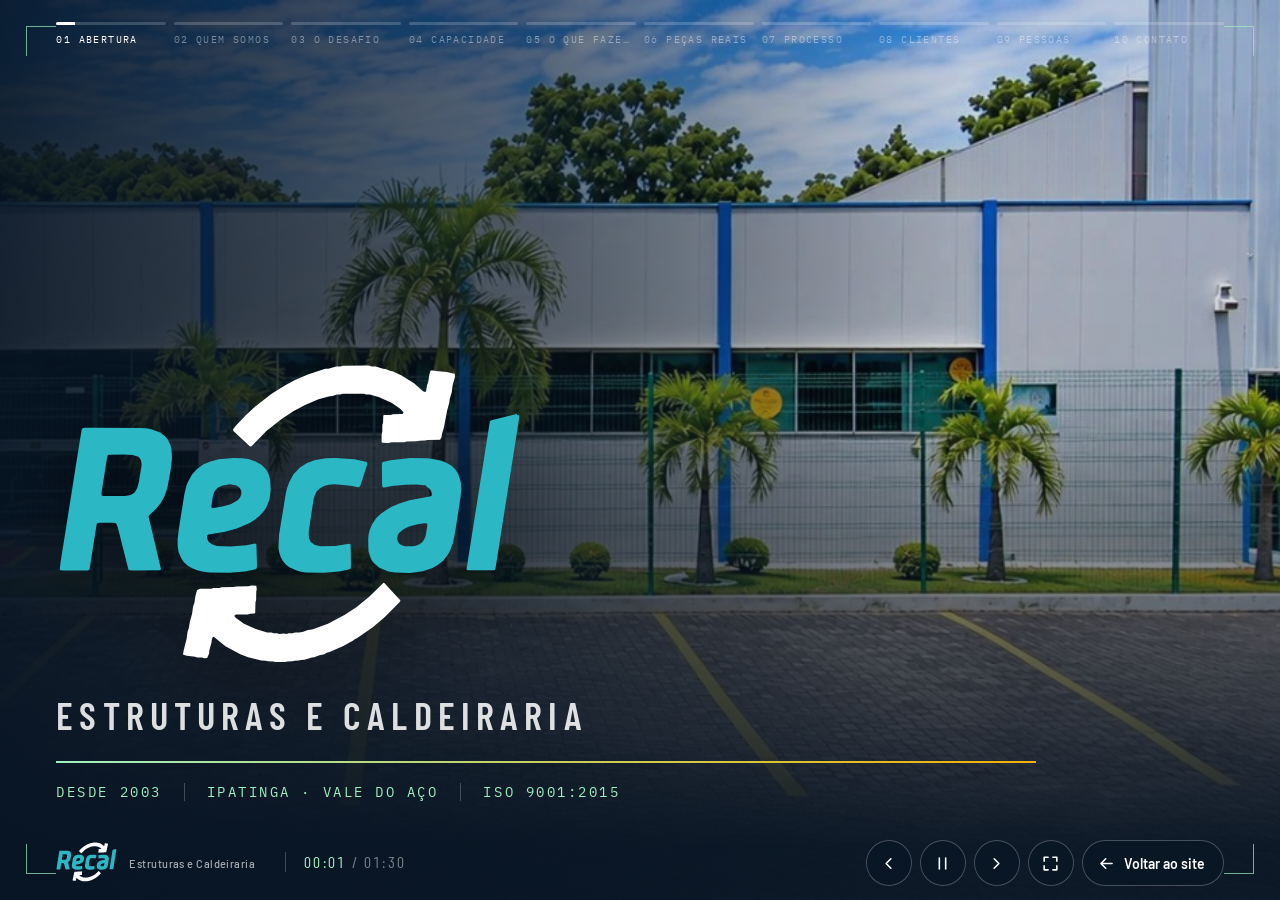
==== commit 99b89bee: "Logo oficial em vetor, selo ISO 9001, novos dados de capacidade, contatos e QR codes - Corrige rolag" ====
--- a/apresentacao.html
+++ b/apresentacao.html
@@ -10,6 +10,7 @@
 <link rel="preconnect" href="https://fonts.gstatic.com" crossorigin>
 <link href="https://fonts.googleapis.com/css2?family=Barlow:wght@400;500;600;700&family=Barlow+Condensed:wght@500;600;700;800&family=IBM+Plex+Mono:wght@400;500&display=swap" rel="stylesheet">
 <link rel="preload" as="image" href="img/fachada-recal.jpg?v=2">
+<link rel="icon" type="image/svg+xml" href="img/favicon.svg?v=1">
 <style>
 /* =====================================================================
    RECAL EM 90 SEGUNDOS · proposta v2 · linguagem "Aço e precisão" (DESIGN.md)
@@ -77,13 +78,10 @@
 .s1 .ph img{object-position:100% 50%}
 .s1 .ph::after{content:"";position:absolute;inset:0;background:linear-gradient(90deg,rgba(7,20,35,.92) 0%,rgba(7,20,35,.6) 42%,rgba(7,20,35,.15) 75%),linear-gradient(0deg,rgba(7,20,35,.95) 6%,transparent 60%)}
 .s1 .stage{justify-content:flex-end;padding-bottom:2vh}
-.s1 .logo{width:clamp(64px,7vw,96px);margin-bottom:2.6vh}
-.logo circle{fill:var(--green);transform-origin:center;transform:scale(0)}
-.logo .arr{fill:none;stroke:#fff;stroke-width:3.2;stroke-linecap:round;stroke-linejoin:round;stroke-dasharray:60;stroke-dashoffset:60}
-.logo text{opacity:0}
-.sc.on .logo circle{animation:pop .7s var(--ease) .2s forwards}
-.sc.on .logo .arr{animation:dash .9s var(--ease) .7s forwards}
-.sc.on .logo text{animation:fade .5s 1.2s forwards}
+.logo-wrap{margin:0 0 1.4vh;line-height:0}
+.s1 .logo{display:block;height:clamp(150px,min(30vw,34vh),340px);width:auto;opacity:0;transform:scale(.86);filter:drop-shadow(0 18px 40px rgba(0,0,0,.45))}
+.sc.on .s1 .logo,.s1.on .logo{animation:logoIn 1s var(--ease) .2s forwards}
+@keyframes logoIn{to{opacity:1;transform:none}}
 @keyframes pop{to{transform:scale(1)}}@keyframes dash{to{stroke-dashoffset:0}}@keyframes fade{to{opacity:1}}
 .s1 .h{font-size:clamp(84px,min(15vw,24vh),250px);letter-spacing:.02em;line-height:.82}
 .s1__sub{font-family:var(--head);font-weight:600;font-size:clamp(22px,min(3vw,5vh),46px);letter-spacing:.16em;text-transform:uppercase;color:rgba(255,255,255,.86);margin-top:1.4vh}
@@ -133,6 +131,8 @@
 .spec small{display:block;font-family:var(--mono);font-size:clamp(10px,.9vw,12.5px);letter-spacing:.18em;text-transform:uppercase;color:var(--mint)}
 .spec b{display:block;margin-top:clamp(10px,2vh,20px);font-family:var(--head);font-weight:800;font-size:clamp(46px,min(6vw,11vh),104px);line-height:.9;font-variant-numeric:tabular-nums;letter-spacing:-.01em}
 .spec b u{text-decoration:none;font-size:.4em;color:var(--mint);margin-left:6px;letter-spacing:0}
+.spec b.b-pol{white-space:nowrap;font-size:clamp(34px,min(4.2vw,7.6vh),74px);min-height:calc(clamp(46px,min(6vw,11vh),104px) * .9);display:flex;align-items:flex-end}
+.spec b.b-pol u{margin:0 .55em}
 .spec h3{font-family:var(--head);font-weight:700;font-size:clamp(19px,1.8vw,27px);margin-top:clamp(8px,1.6vh,14px)}
 .spec p{font-size:clamp(13px,1.1vw,16px);color:rgba(255,255,255,.62);margin-top:4px;line-height:1.4}
 .spec .src{margin-top:0}
@@ -221,13 +221,16 @@
 .contact{list-style:none;padding:0;margin-top:clamp(20px,4.4vh,44px);display:grid;gap:12px}
 .contact li{display:flex;align-items:center;gap:14px;font-size:clamp(16px,1.6vw,23px)}
 .contact svg{width:24px;height:24px;flex:none;fill:none;stroke:var(--mint);stroke-width:1.9;stroke-linecap:round;stroke-linejoin:round}
-.qr{justify-self:end;width:min(100%,340px);background:#fff;color:var(--ink);border-radius:12px;padding:clamp(16px,2vw,24px);text-align:center;box-shadow:0 0 0 10px rgba(159,240,191,.1),0 40px 80px -30px rgba(0,0,0,.75)}
+.qrs{justify-self:end;display:grid;grid-template-columns:repeat(2,minmax(0,1fr));gap:clamp(10px,1.2vw,18px);width:min(100%,460px)}
+.qrs__cap{grid-column:1/-1;text-align:center;font-size:clamp(13px,1.1vw,16px);color:rgba(255,255,255,.8);margin:4px 0 0}
+.qr small{display:block;margin-top:12px;font-family:var(--mono,monospace);font-size:11px;letter-spacing:.16em;text-transform:uppercase;color:#1e9a52}
+.qr{background:#fff;color:var(--ink);border-radius:12px;padding:clamp(16px,2vw,24px);text-align:center;box-shadow:0 0 0 10px rgba(159,240,191,.1),0 40px 80px -30px rgba(0,0,0,.75)}
 .sc.on .qr{animation:up .9s var(--ease) .6s both}
 .qr__code{position:relative;overflow:hidden}
 .qr__code img{width:100%;image-rendering:pixelated}
 .qr__code::after{content:"";position:absolute;left:0;right:0;height:16%;top:-20%;background:linear-gradient(180deg,transparent,rgba(30,154,82,.35),transparent);animation:scan 2.6s ease-in-out infinite}
 @keyframes scan{to{top:104%}}
-.qr b{display:block;font-family:var(--head);font-weight:700;font-size:clamp(20px,1.9vw,27px);line-height:1.1;margin-top:12px}
+.qr b{display:block;font-family:var(--head);font-weight:700;font-size:clamp(18px,1.6vw,24px);line-height:1.1;margin-top:4px}
 .qr span{display:block;margin-top:4px;font-size:13px;color:#4b5a66}
 
 /* ---------- interface ---------- */
@@ -240,7 +243,7 @@
 .chap button.cur span{color:#fff}
 .chap button:focus-visible{outline:2px solid var(--mint);outline-offset:2px;border-radius:2px}
 .brand{position:fixed;left:var(--pad);bottom:max(18px,env(safe-area-inset-bottom));z-index:20;display:flex;align-items:center;gap:12px}
-.brand svg{width:34px;height:34px}
+.brand img{height:40px;width:auto;display:block}
 .brand>span{display:flex;flex-direction:column;line-height:1;font-family:var(--head);font-weight:700;letter-spacing:.08em;font-size:16px}
 .brand small{font-family:var(--body);font-weight:500;letter-spacing:.04em;font-size:11px;color:rgba(255,255,255,.65);margin-top:3px}
 .brand>.clock{display:block;line-height:1.2;letter-spacing:.14em;font-weight:400}
@@ -280,7 +283,7 @@
   .proc b{grid-row:span 2}.proc h3{margin:0}
   .proof{grid-template-columns:1fr}
   .duo{height:30vh}
-  .qr{justify-self:start;width:min(100%,240px)}
+  .qrs{justify-self:start;width:min(100%,400px)}
   .s9 .lead,.s8 .lead{display:none}
   .pair{grid-template-columns:1fr;grid-template-rows:minmax(0,1fr) minmax(0,1fr);gap:2vh}
   .card__tx{padding-top:1vh}
@@ -311,13 +314,7 @@
     <div class="ph" style="--t:7s"><img src="img/fachada-recal.jpg?v=2" alt="" width="2000" height="667"></div>
     <div class="frame" aria-hidden="true"><i></i><i></i><i></i><i></i></div>
     <div class="stage">
-      <svg class="logo" viewBox="0 0 64 64" aria-hidden="true">
-        <circle cx="32" cy="32" r="32"/>
-        <path class="arr" d="M17 24a17 17 0 0 1 29-5M47 13l-1 7-7-1"/>
-        <path class="arr" d="M47 40a17 17 0 0 1-29 5M17 51l1-7 7 1"/>
-        <text x="32" y="38" text-anchor="middle" font-family="Barlow, Arial" font-weight="700" font-size="16" fill="#fff">Recal</text>
-      </svg>
-      <p class="h" translate="no"><span class="ln"><span style="--d:.9s">RECAL</span></span></p>
+      <div class="logo-wrap"><img class="logo" src="img/logo-recal-negativo.svg?v=1" alt="Recal" width="598" height="391"></div>
       <p class="s1__sub in" style="--d:1.3s">Estruturas e Caldeiraria</p>
       <div class="weld" aria-hidden="true"><i></i></div>
       <div class="meta in" style="--d:2s"><span>Desde 2003</span><span>Ipatinga · Vale do Aço</span><span>ISO 9001:2015</span></div>
@@ -365,15 +362,14 @@
           <p class="idx in"><b>04</b> Capacidade instalada</p>
           <h2 class="h"><span class="ln"><span style="--d:.15s">Estrutura para</span></span><span class="ln"><span style="--d:.3s"><em>grande porte</em>.</span></span></h2>
         </div>
-        <p class="lead in" style="--d:.7s">Galpão, prensa, calandra e içamento dimensionados para peças de grande porte e chapas grossas.</p>
+        <p class="lead in" style="--d:.7s">Galpões com pontes rolantes, prensas, calandras, máquinas CNC e usinagem própria.</p>
       </div>
       <div class="spec">
-        <div class="in" style="--d:.5s"><small>01 · Área</small><b data-to="4965">0<u>m²</u></b><h3>Área total</h3><p>2.695 m² construídos</p></div>
+        <div class="in" style="--d:.5s"><small>01 · Área</small><b data-to="5000">0<u>m²</u></b><h3>Área total própria</h3><p>Galpões e produção próprios</p></div>
         <div class="in" style="--d:.65s"><small>02 · Conformação</small><b data-to="500">0<u>t</u></b><h3>Prensa hidráulica</h3><p>Conformação de chapas grossas</p></div>
-        <div class="in" style="--d:.8s"><small>03 · Calandragem</small><b data-to="38.1" data-dec="1">0<u>mm</u></b><h3>Calandra</h3><p>Chapas até 38,1 × 2.550 mm</p></div>
-        <div class="in" style="--d:.95s"><small>04 · Içamento</small><b data-to="15">0<u>t</u></b><h3>Pontes rolantes</h3><p>Capacidades de 15 t e 10 t</p></div>
-      </div>
-      <p class="src foot-src in" style="--d:1.3s">Fonte: Relatório de Sustentabilidade Recal 2023</p>
+        <div class="in" style="--d:.8s"><small>03 · Calandragem</small><b class="b-pol">1"<u> e </u>1.1/2"</b><h3>Calandras</h3><p>Chapas de 1" e 1.1/2" (polegadas)</p></div>
+        <div class="in" style="--d:.95s"><small>04 · Içamento</small><b data-to="25">0<u>t</u></b><h3>Pontes rolantes</h3><p>Capacidades de 16 t e 25 t</p></div>
+      </div>
     </div>
   </section>
 
@@ -383,7 +379,7 @@
       <p class="idx in"><b>05</b> O que fazemos</p>
       <h2 class="h"><span class="ln"><span style="--d:.15s">Do desenho do cliente</span></span><span class="ln"><span style="--d:.3s">à <em>peça entregue</em>.</span></span></h2>
       <div class="svc">
-        <div class="in" style="--d:.55s"><i aria-hidden="true">01</i><h3>Caldeiraria pesada, média e leve</h3><p>Conjuntos soldados de grande porte, tanques e cones antidesgaste.</p><ul><li>Corte · calandragem</li><li>Soldagem qualificada</li></ul></div>
+        <div class="in" style="--d:.55s"><i aria-hidden="true">01</i><h3>Caldeiraria leve, média e pesada</h3><p>Conjuntos soldados de grande porte, tanques e cones antidesgaste.</p><ul><li>Corte · calandragem</li><li>Soldagem qualificada</li></ul></div>
         <div class="in" style="--d:.7s"><i aria-hidden="true">02</i><h3>Dutos e peças flangeadas</h3><p>Curvas, derivações em Y e peças de distribuição.</p><ul><li>Grande diâmetro</li><li>Revestimento interno</li></ul></div>
         <div class="in" style="--d:.85s"><i aria-hidden="true">03</i><h3>Estruturas metálicas</h3><p>Fabricação e montagem de estruturas, bases e anéis estruturais.</p><ul><li>Fabricação</li><li>Montagem em campo</li></ul></div>
         <div class="in" style="--d:1s"><i aria-hidden="true">04</i><h3>Fabricação e recuperação</h3><p>Peças novas e recuperação de equipamentos, com foco em emergências.</p><ul><li>Peças de reposição</li><li>Atendimento rápido</li></ul></div>
@@ -488,10 +484,20 @@
           <li class="in" style="--d:1.2s"><svg viewBox="0 0 24 24" aria-hidden="true"><path d="M12 21s-7-6.2-7-12a7 7 0 0 1 14 0c0 5.8-7 12-7 12z"/><circle cx="12" cy="9" r="2.5"/></svg>R. Tarcísio Sampaio, 195 · Distrito Industrial · Ipatinga/MG</li>
         </ul>
       </div>
-      <div class="qr">
-        <div class="qr__code"><img src="img/qr-whatsapp.svg" alt="QR code para falar com a Recal pelo WhatsApp (31) 99166-5958" width="512" height="512" loading="lazy"></div>
-        <b>Aponte a câmera e fale com a nossa engenharia</b>
-        <span>Abre o WhatsApp da Recal</span>
+      <div class="qrs">
+        <div class="qr">
+          <div class="qr__code"><img src="img/qr-eng-marcos.svg" alt="QR code para falar com o Engenheiro Marcos Antônio pelo WhatsApp +55 31 8807-6289" width="512" height="512" loading="lazy"></div>
+          <small>Engenharia</small>
+          <b>Eng. Marcos Antônio</b>
+          <span>+55 31 8807-6289</span>
+        </div>
+        <div class="qr">
+          <div class="qr__code"><img src="img/qr-diretor-walberte.svg" alt="QR code para falar com o Diretor Walberte Silva pelo WhatsApp +55 31 9166-5891" width="512" height="512" loading="lazy"></div>
+          <small>Diretoria</small>
+          <b>Walberte Silva</b>
+          <span>+55 31 9166-5891</span>
+        </div>
+        <p class="qrs__cap">Aponte a câmera e fale direto pelo WhatsApp</p>
       </div>
     </div>
   </section>
@@ -502,8 +508,8 @@
 <button class="tap tap--prev" id="tapPrev" type="button" tabindex="-1" aria-label="Cena anterior"></button>
 <button class="tap tap--next" id="tapNext" type="button" tabindex="-1" aria-label="Próxima cena"></button>
 <div class="brand">
-  <svg viewBox="0 0 64 64" aria-hidden="true"><circle cx="32" cy="32" r="32" fill="#1e9a52"/><path d="M17 24a17 17 0 0 1 29-5M47 13l-1 7-7-1M47 40a17 17 0 0 1-29 5M17 51l1-7 7 1" fill="none" stroke="#fff" stroke-width="4" stroke-linecap="round" stroke-linejoin="round"/></svg>
-  <span translate="no">RECAL<small>Estruturas e Caldeiraria</small></span>
+  <img src="img/logo-recal-negativo.svg?v=1" alt="Recal" width="598" height="391">
+  <span translate="no"><small>Estruturas e Caldeiraria</small></span>
   <span class="clock" id="clock" aria-hidden="true">00:00 <em>/ 01:30</em></span>
 </div>
 <div class="ctrl">
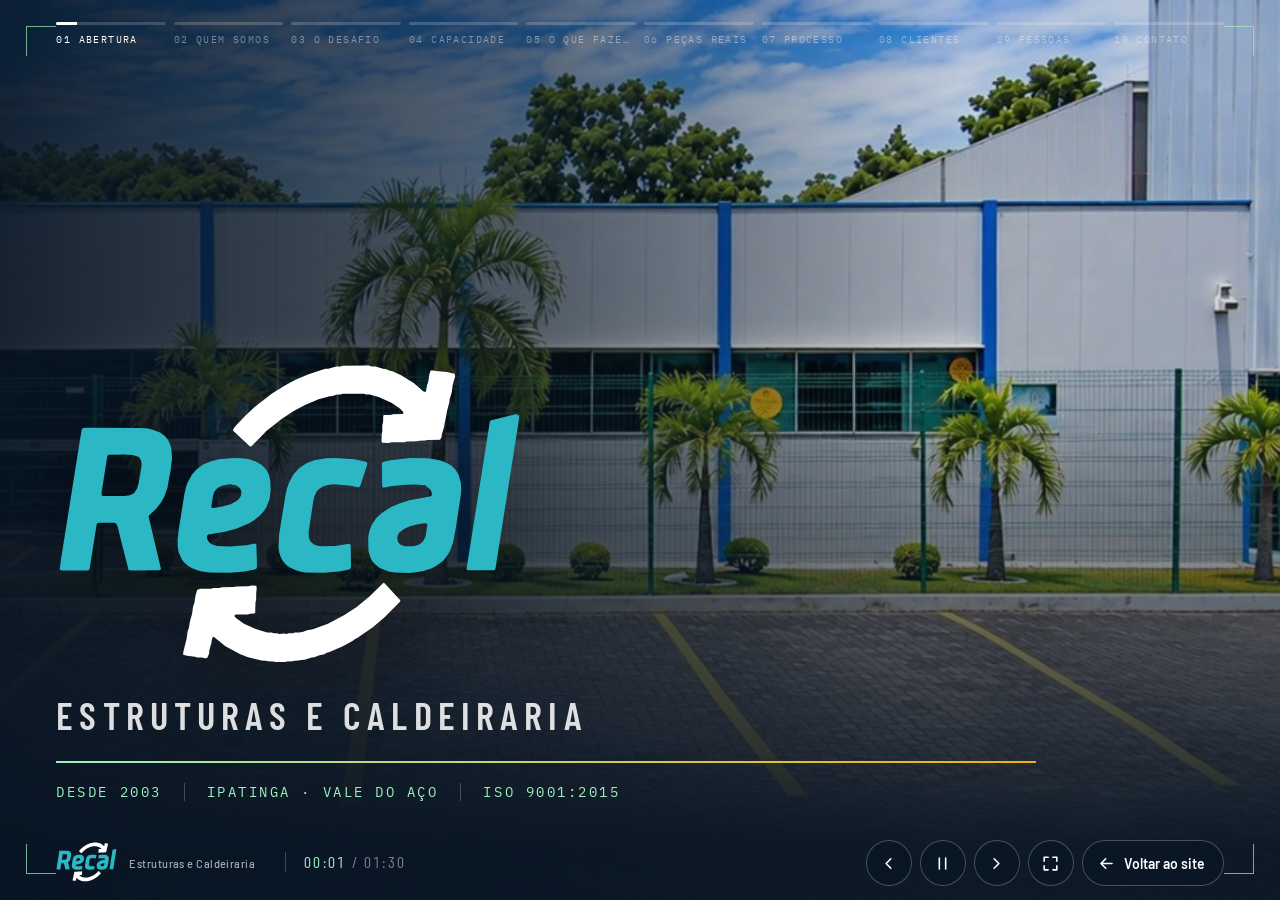
==== commit 2f6af52f: "Remove notas de fonte e título de grande porte da apresentação Co-Authored-By: Claude Opus 5.5 <nore" ====
--- a/apresentacao.html
+++ b/apresentacao.html
@@ -360,7 +360,6 @@
       <div class="head2">
         <div>
           <p class="idx in"><b>04</b> Capacidade instalada</p>
-          <h2 class="h"><span class="ln"><span style="--d:.15s">Estrutura para</span></span><span class="ln"><span style="--d:.3s"><em>grande porte</em>.</span></span></h2>
         </div>
         <p class="lead in" style="--d:.7s">Galpões com pontes rolantes, prensas, calandras, máquinas CNC e usinagem própria.</p>
       </div>
